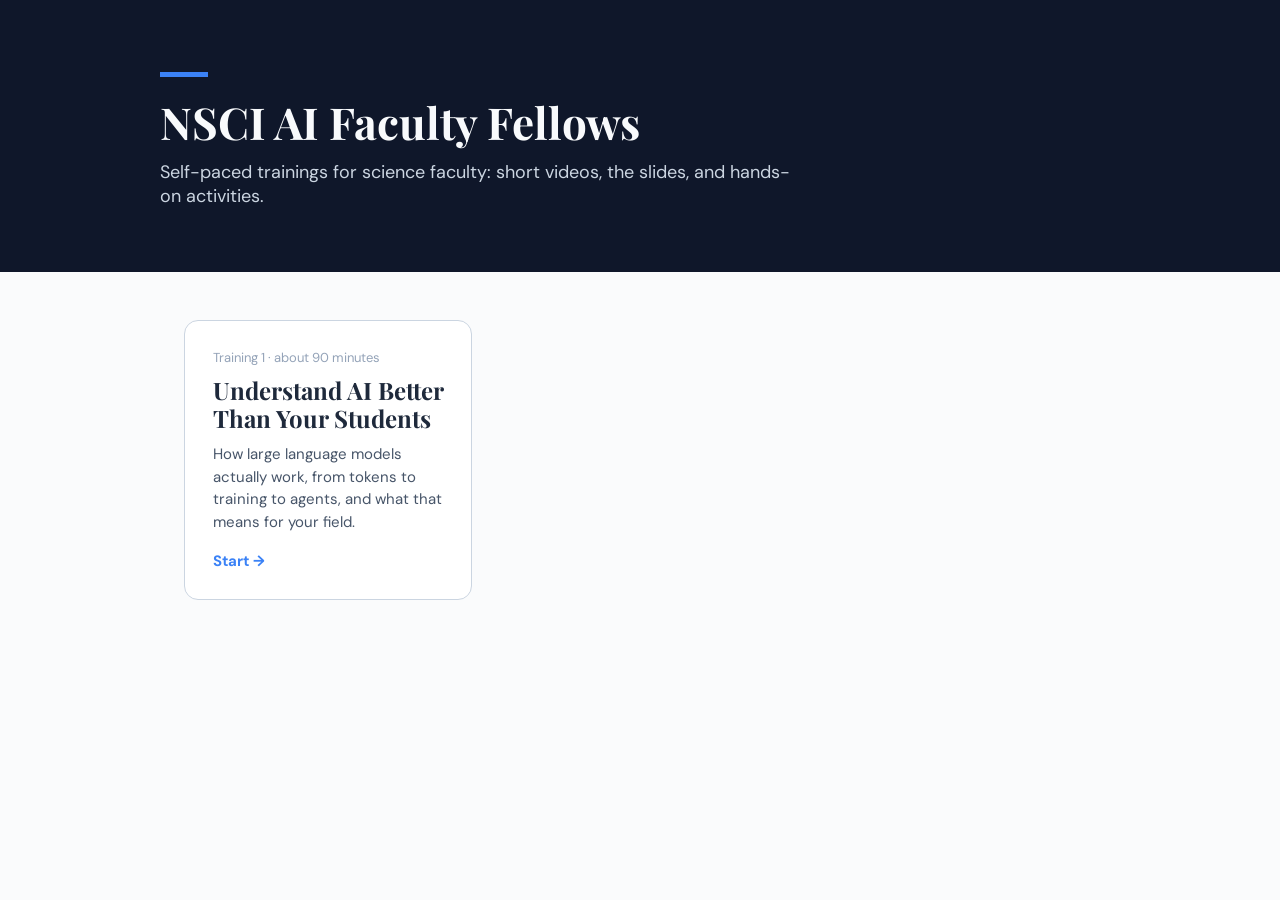
==== index.html @ dcd6112f "Restructure for multiple trainings; add home page and .gitignore - Move shared look and logic into s" ====
<!DOCTYPE html>
<html lang="en">
<head>
<meta charset="utf-8">
<meta name="viewport" content="width=device-width, initial-scale=1">
<title>NSCI AI Faculty Fellows</title>
<link rel="preconnect" href="https://fonts.googleapis.com">
<link href="https://fonts.googleapis.com/css2?family=Playfair+Display:wght@700&family=DM+Sans:wght@400;500;700&display=swap" rel="stylesheet">
<link rel="stylesheet" href="shared/workshop.css">
</head>
<body>
  <header class="hero">
    <div class="inner">
      <div class="bar"></div>
      <h1>NSCI AI Faculty Fellows</h1>
      <p>Self-paced trainings for science faculty: short videos, the slides, and hands-on activities.</p>
    </div>
  </header>

  <main class="home-list">
    <!-- One card per training. To add a training, copy a card and change the link and text.
         Add class="card soon" (and remove href) for one that isn't ready yet. -->
    <a class="card" href="understanding-ai/">
      <span class="meta">Training 1 · about 90 minutes</span>
      <h2>Understand AI Better Than Your Students</h2>
      <p>How large language models actually work, from tokens to training to agents, and what that means for your field.</p>
      <span class="go">Start →</span>
    </a>
  </main>
</body>
</html>
---- shared/workshop.css ----
/* Shared styles for every training page. */
:root {
  --navy: #0F172A; --ink: #1E293B; --body: #475569; --muted: #94A3B8;
  --rule: #CBD5E1; --card: #F1F5F9; --bg: #FAFBFC; --blue: #3B82F6; --blue-soft: #DBEAFE;
  --green: #16A34A; --amber-bg: #FEF3C7; --amber-ink: #78350F; --red: #B91C1C;
}
* { box-sizing: border-box; }
html, body { margin: 0; }
body { min-height: 100vh; font-family: 'DM Sans', Arial, sans-serif; color: var(--body); background: var(--bg); }
a { color: var(--blue); }

/* ---------- training page layout ---------- */
body.training { display: flex; align-items: flex-start; }
aside.sidebar { width: 300px; flex: none; background: var(--navy); color: #CBD5E1; height: 100vh; position: sticky; top: 0; overflow-y: auto; display: flex; flex-direction: column; }
.brand { padding: 28px 24px 20px; border-bottom: 1px solid #1E293B; }
.brand .home { display: inline-block; font-size: 13px; color: var(--muted); text-decoration: none; margin-bottom: 16px; }
.brand .home:hover { color: #93C5FD; }
.brand .bar { width: 40px; height: 4px; background: var(--blue); margin-bottom: 14px; }
.brand h1 { font-family: 'Playfair Display', Georgia, serif; color: #F8FAFC; font-size: 21px; line-height: 1.25; margin: 0 0 6px; }
.brand p { margin: 0; font-size: 13px; color: var(--muted); }
.profile { padding: 16px 24px; border-bottom: 1px solid #1E293B; }
.profile label { display: block; font-size: 12px; text-transform: uppercase; letter-spacing: 1px; color: var(--muted); margin-bottom: 6px; }
.profile select, .profile input { width: 100%; padding: 8px 10px; border-radius: 8px; border: 1px solid #334155; background: #1E293B; color: #F8FAFC; font: inherit; font-size: 14px; margin-bottom: 10px; }
.profile input.missing, .profile select.missing { border-color: #F87171; }
nav { padding: 12px 0 24px; flex: 1; }
.sec-btn { width: 100%; display: flex; gap: 12px; align-items: flex-start; padding: 12px 24px; background: none; border: none; color: #CBD5E1; text-align: left; font: inherit; font-size: 15px; cursor: pointer; }
.sec-btn:hover { background: #1E293B; }
.sec-btn .num { flex: none; width: 26px; height: 26px; border-radius: 50%; border: 1.5px solid #475569; display: grid; place-items: center; font-size: 12px; color: var(--muted); }
.sec-btn.done .num { background: var(--green); border-color: var(--green); color: white; }
.sec-btn .meta { display: block; font-size: 12px; color: #64748B; margin-top: 2px; }
.sec-btn.active { background: #1E293B; color: #F8FAFC; }
.sec-btn.active .num { border-color: var(--blue); color: #F8FAFC; }
.sec-btn.done.active .num { border-color: var(--green); }
.sub { display: none; padding: 2px 0 10px 62px; }
.sub.open { display: block; }
.sub a { display: block; padding: 6px 0; color: var(--muted); text-decoration: none; font-size: 14px; }
.sub a:hover { color: #93C5FD; }

main { flex: 1; min-width: 0; padding: 48px 64px 96px; max-width: 1100px; }
.eyebrow { font-size: 13px; font-weight: 700; letter-spacing: 2px; text-transform: uppercase; color: var(--blue); }
h2.title { font-family: 'Playfair Display', Georgia, serif; color: var(--ink); font-size: 40px; margin: 8px 0 8px; line-height: 1.15; }
.lede { font-size: 18px; margin: 0 0 32px; max-width: 760px; }
h3.block { font-family: 'Playfair Display', Georgia, serif; color: var(--ink); font-size: 26px; margin: 48px 0 16px; padding-bottom: 10px; border-bottom: 2px solid var(--rule); display: flex; justify-content: space-between; align-items: baseline; gap: 12px; scroll-margin-top: 24px; }
h3.block small { font-family: 'DM Sans', Arial, sans-serif; font-size: 14px; color: var(--muted); font-weight: 400; }

.video { aspect-ratio: 16 / 9; background: var(--navy); border-radius: 14px; overflow: hidden; display: grid; place-items: center; color: var(--muted); }
.video iframe { width: 100%; height: 100%; border: 0; display: block; }
.slides-frame { width: 100%; height: 560px; border: 1px solid var(--rule); border-radius: 12px; background: white; display: block; }
.placeholder { border: 2px dashed var(--rule); border-radius: 12px; padding: 32px; text-align: center; color: var(--muted); }
.btn-link { display: inline-block; margin-top: 12px; font-size: 15px; text-decoration: none; font-weight: 500; }

.activity { background: white; border: 1px solid var(--rule); border-radius: 14px; padding: 28px 32px; }
.activity h4 { margin: 0 0 6px; font-size: 20px; color: var(--ink); }
.activity .instr { font-size: 16px; line-height: 1.55; margin: 0 0 8px; }
.prompt { display: block; font-family: 'Roboto Mono', monospace; font-size: 14px; background: var(--card); border-left: 4px solid var(--blue); padding: 10px 14px; border-radius: 6px; margin: 8px 0; color: var(--ink); white-space: pre-wrap; }
.seeds { font-size: 14px; color: var(--body); background: var(--card); border-radius: 10px; padding: 12px 16px; margin: 12px 0 20px; line-height: 1.5; }
.seeds b { color: var(--ink); }
.q { margin: 22px 0 0; }
.q label { display: block; font-weight: 500; color: var(--ink); margin-bottom: 8px; font-size: 16px; line-height: 1.4; }
.q textarea { width: 100%; min-height: 96px; padding: 12px 14px; border: 1px solid var(--rule); border-radius: 10px; font: inherit; font-size: 15px; color: var(--ink); resize: vertical; background: var(--bg); }
.q textarea:focus { outline: 2px solid var(--blue-soft); border-color: var(--blue); }
.part { font-size: 13px; font-weight: 700; letter-spacing: 1.5px; text-transform: uppercase; color: var(--muted); margin: 28px 0 0; }
.submit-row { display: flex; align-items: center; gap: 16px; margin-top: 24px; flex-wrap: wrap; }
.submit { background: var(--navy); color: white; border: none; border-radius: 10px; padding: 12px 22px; font: inherit; font-weight: 700; cursor: pointer; }
.submit:hover { background: #1E293B; }
.submit:disabled { opacity: 0.5; cursor: default; }
.status { font-size: 14px; }
.status.ok { color: var(--green); }
.status.err { color: var(--red); }
.nextbar { display: flex; justify-content: space-between; gap: 12px; margin-top: 40px; }
.nextbar button { background: none; border: 1px solid var(--rule); border-radius: 10px; padding: 10px 18px; font: inherit; color: var(--ink); cursor: pointer; }
.nextbar button:disabled { opacity: 0.35; cursor: default; }
.banner { background: var(--amber-bg); color: var(--amber-ink); font-size: 14px; padding: 10px 14px; border-radius: 10px; margin-bottom: 24px; }

/* ---------- home page ---------- */
.hero { background: var(--navy); color: #CBD5E1; padding: 72px 24px 64px; }
.hero .inner, .home-list { max-width: 960px; margin: 0 auto; }
.hero .bar { width: 48px; height: 5px; background: var(--blue); margin-bottom: 20px; }
.hero h1 { font-family: 'Playfair Display', Georgia, serif; color: #F8FAFC; font-size: 44px; line-height: 1.15; margin: 0 0 12px; }
.hero p { margin: 0; font-size: 18px; max-width: 640px; }
.home-list { padding: 48px 24px 96px; display: grid; grid-template-columns: repeat(auto-fill, minmax(280px, 1fr)); gap: 24px; }
.card { display: flex; flex-direction: column; gap: 10px; background: white; border: 1px solid var(--rule); border-radius: 14px; padding: 28px; text-decoration: none; color: var(--body); transition: border-color 0.15s, box-shadow 0.15s; }
.card:hover { border-color: var(--blue); box-shadow: 0 8px 24px rgba(15, 23, 42, 0.08); }
.card h2 { font-family: 'Playfair Display', Georgia, serif; color: var(--ink); font-size: 24px; margin: 0; line-height: 1.2; }
.card p { margin: 0; font-size: 15px; line-height: 1.5; }
.card .meta { font-size: 13px; color: var(--muted); }
.card .go { margin-top: auto; padding-top: 8px; font-weight: 700; color: var(--blue); font-size: 15px; }
.card.soon { pointer-events: none; opacity: 0.6; }

@media (max-width: 860px) {
  body.training { flex-direction: column; }
  aside.sidebar { width: 100%; height: auto; position: static; }
  main { padding: 28px 18px 80px; }
  h2.title { font-size: 30px; }
  .slides-frame { height: 420px; }
  .hero h1 { font-size: 34px; }
}
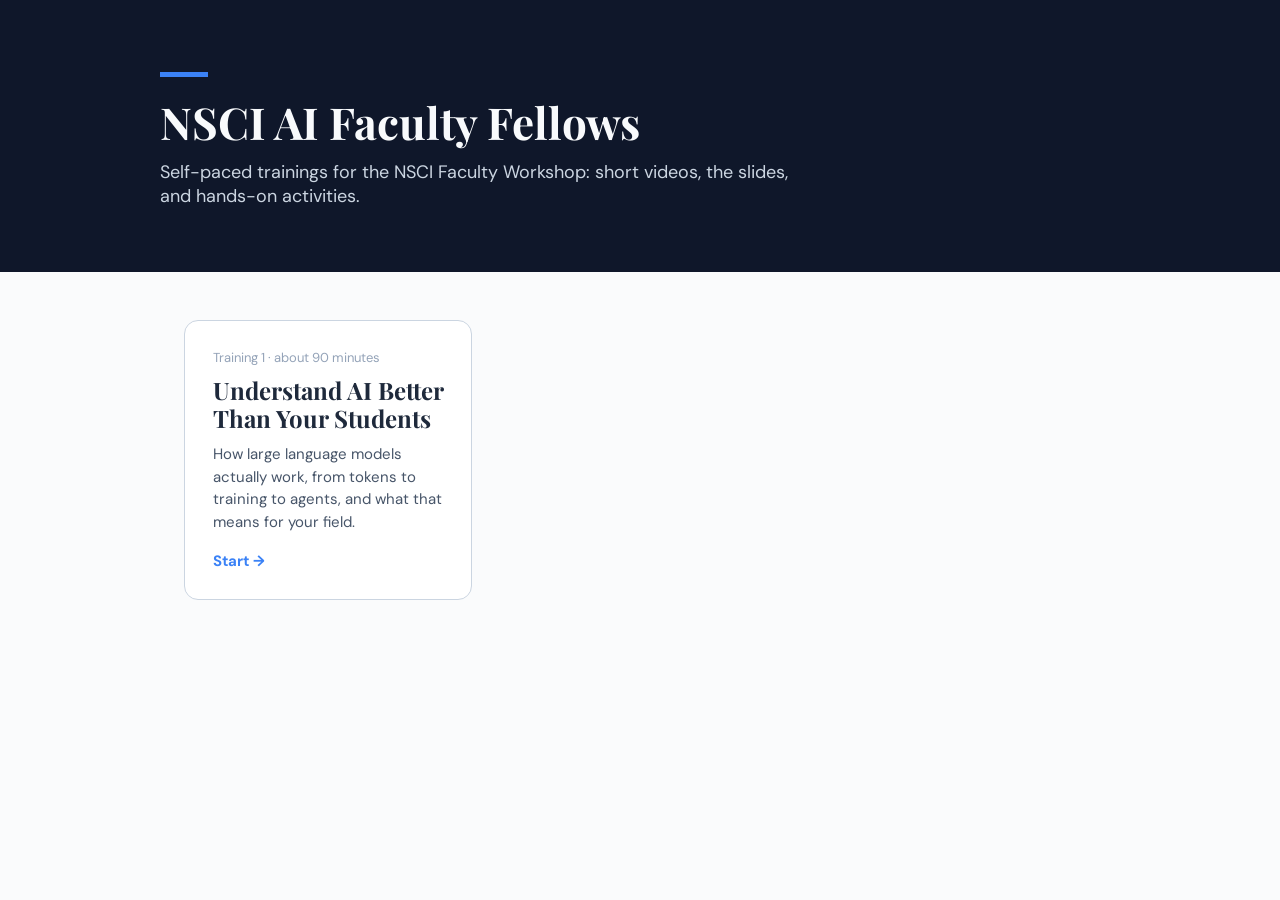
==== commit d7bf6fc2: "Slides, visible responses" ====
--- a/index.html
+++ b/index.html
@@ -13,7 +13,7 @@
     <div class="inner">
       <div class="bar"></div>
       <h1>NSCI AI Faculty Fellows</h1>
-      <p>Self-paced trainings for science faculty: short videos, the slides, and hands-on activities.</p>
+      <p>Self-paced trainings for the NSCI Faculty Workshop: short videos, the slides, and hands-on activities.</p>
     </div>
   </header>
 
--- a/shared/workshop.css
+++ b/shared/workshop.css
@@ -18,6 +18,8 @@
 .brand .bar { width: 40px; height: 4px; background: var(--blue); margin-bottom: 14px; }
 .brand h1 { font-family: 'Playfair Display', Georgia, serif; color: #F8FAFC; font-size: 21px; line-height: 1.25; margin: 0 0 6px; }
 .brand p { margin: 0; font-size: 13px; color: var(--muted); }
+.brand .all-slides { display: inline-block; margin-top: 14px; padding: 7px 12px; font-size: 13px; font-weight: 500; color: #F8FAFC; text-decoration: none; border: 1px solid #334155; border-radius: 6px; }
+.brand .all-slides:hover { border-color: var(--blue); color: #93C5FD; }
 .profile { padding: 16px 24px; border-bottom: 1px solid #1E293B; }
 .profile label { display: block; font-size: 12px; text-transform: uppercase; letter-spacing: 1px; color: var(--muted); margin-bottom: 6px; }
 .profile select, .profile input { width: 100%; padding: 8px 10px; border-radius: 8px; border: 1px solid #334155; background: #1E293B; color: #F8FAFC; font: inherit; font-size: 14px; margin-bottom: 10px; }
@@ -67,6 +69,8 @@
 .status { font-size: 14px; }
 .status.ok { color: var(--green); }
 .status.err { color: var(--red); }
+.others-link { display: inline-block; margin-top: 18px; padding: 0; background: none; border: none; font: inherit; font-size: 15px; font-weight: 500; color: var(--blue); cursor: pointer; }
+.others-link:hover { text-decoration: underline; }
 .nextbar { display: flex; justify-content: space-between; gap: 12px; margin-top: 40px; }
 .nextbar button { background: none; border: 1px solid var(--rule); border-radius: 10px; padding: 10px 18px; font: inherit; color: var(--ink); cursor: pointer; }
 .nextbar button:disabled { opacity: 0.35; cursor: default; }
@@ -87,7 +91,42 @@
 .card .go { margin-top: auto; padding-top: 8px; font-weight: 700; color: var(--blue); font-size: 15px; }
 .card.soon { pointer-events: none; opacity: 0.6; }
 
+/* ---------- right sidebar: other people's answers ---------- */
+/* Collapsed it's a narrow rail; open it's a panel beside the page (over it on narrower screens). */
+aside.others { flex: none; margin-left: auto; position: sticky; top: 0; height: 100vh; display: flex; background: white; border-left: 1px solid var(--rule); }
+.others-rail { width: 48px; flex: none; display: flex; flex-direction: column; align-items: center; gap: 10px; padding: 24px 0; background: none; border: none; font: inherit; color: var(--ink); cursor: pointer; }
+.others-rail:hover { background: var(--card); }
+.others-rail-label { writing-mode: vertical-rl; transform: rotate(180deg); font-size: 14px; font-weight: 500; letter-spacing: 0.5px; }
+.others-count { min-width: 26px; padding: 3px 6px; border-radius: 13px; background: var(--blue-soft); color: var(--ink); font-size: 12px; font-weight: 700; text-align: center; }
+.others-count:empty { display: none; }
+.others-body { display: none; width: 360px; flex-direction: column; border-left: 1px solid var(--rule); }
+aside.others.open .others-body { display: flex; }
+aside.others.open .others-rail { display: none; }
+.others-head { display: flex; justify-content: space-between; gap: 12px; padding: 28px 24px 16px; border-bottom: 1px solid var(--rule); }
+.others-eyebrow { font-size: 12px; font-weight: 700; letter-spacing: 1.5px; text-transform: uppercase; color: var(--blue); }
+.others-head h3 { font-family: 'Playfair Display', Georgia, serif; color: var(--ink); font-size: 22px; margin: 6px 0 4px; }
+.others-head p { margin: 0; font-size: 13px; color: var(--muted); }
+.others-close { flex: none; width: 32px; height: 32px; border: 1px solid var(--rule); border-radius: 8px; background: none; font-size: 20px; line-height: 1; color: var(--body); cursor: pointer; }
+.others-close:hover { border-color: var(--blue); color: var(--blue); }
+.others-list { flex: 1; overflow-y: auto; padding: 4px 24px 32px; }
+.others-note { font-size: 14px; color: var(--muted); margin: 16px 0 0; }
+.others-q { margin-top: 22px; }
+.others-q h4 { margin: 0 0 8px; font-size: 15px; font-weight: 500; color: var(--ink); line-height: 1.4; }
+.others-q blockquote { margin: 8px 0 0; padding: 10px 14px; background: var(--card); border-radius: 8px; font-size: 14px; line-height: 1.5; white-space: pre-wrap; overflow-wrap: anywhere; }
+
+@media (max-width: 1280px) {
+  aside.others.open { position: fixed; right: 0; top: 0; z-index: 10; box-shadow: -12px 0 32px rgba(15, 23, 42, 0.15); }
+}
+
 @media (max-width: 860px) {
+  aside.others { position: fixed; right: 0; top: 0; z-index: 10; height: 100vh; background: none; border: none; pointer-events: none; }
+  aside.others > * { pointer-events: auto; }
+  .others-rail { position: fixed; right: 16px; bottom: 16px; width: auto; height: auto; flex-direction: row; padding: 10px 16px; border-radius: 24px; background: var(--navy); color: white; box-shadow: 0 6px 20px rgba(15, 23, 42, 0.3); }
+  .others-rail:hover { background: var(--ink); }
+  .others-rail-label { writing-mode: horizontal-tb; transform: none; }
+  aside.others.open { left: 0; background: white; }
+  .others-body { width: 100%; border-left: none; }
+
   body.training { flex-direction: column; }
   aside.sidebar { width: 100%; height: auto; position: static; }
   main { padding: 28px 18px 80px; }
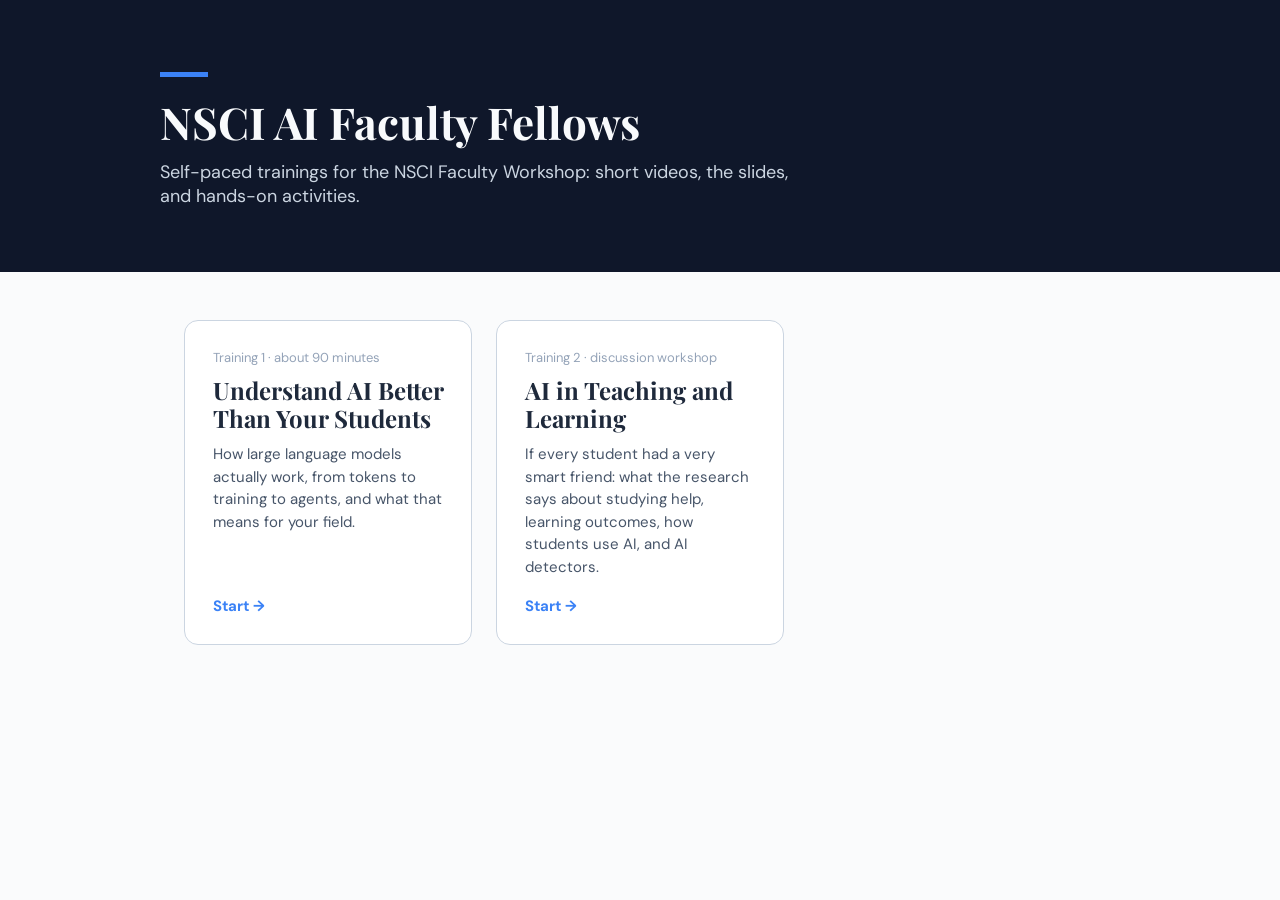
==== commit a61bfcde: "Add "AI in Teaching and Learning" training page (slides only) - New ai-teaching-learning/ page with " ====
--- a/index.html
+++ b/index.html
@@ -6,7 +6,7 @@
 <title>NSCI AI Faculty Fellows</title>
 <link rel="preconnect" href="https://fonts.googleapis.com">
 <link href="https://fonts.googleapis.com/css2?family=Playfair+Display:wght@700&family=DM+Sans:wght@400;500;700&display=swap" rel="stylesheet">
-<link rel="stylesheet" href="shared/workshop.css">
+<link rel="stylesheet" href="shared/workshop.css?v=3">
 </head>
 <body>
   <header class="hero">
@@ -26,6 +26,12 @@
       <p>How large language models actually work, from tokens to training to agents, and what that means for your field.</p>
       <span class="go">Start →</span>
     </a>
+    <a class="card" href="ai-teaching-learning/">
+      <span class="meta">Training 2 · discussion workshop</span>
+      <h2>AI in Teaching and Learning</h2>
+      <p>If every student had a very smart friend: what the research says about studying help, learning outcomes, how students use AI, and AI detectors.</p>
+      <span class="go">Start →</span>
+    </a>
   </main>
 </body>
 </html>
--- a/shared/workshop.css
+++ b/shared/workshop.css
@@ -99,7 +99,12 @@
 .others-rail-label { writing-mode: vertical-rl; transform: rotate(180deg); font-size: 14px; font-weight: 500; letter-spacing: 0.5px; }
 .others-count { min-width: 26px; padding: 3px 6px; border-radius: 13px; background: var(--blue-soft); color: var(--ink); font-size: 12px; font-weight: 700; text-align: center; }
 .others-count:empty { display: none; }
-.others-body { display: none; width: 360px; flex-direction: column; border-left: 1px solid var(--rule); }
+.others-body { display: none; position: relative; width: var(--others-w, 360px); flex-direction: column; border-left: 1px solid var(--rule); }
+/* the drag handle: a strip along the panel's left edge */
+.others-resize { position: absolute; left: -4px; top: 0; bottom: 0; width: 8px; cursor: col-resize; z-index: 1; touch-action: none; }
+.others-resize:hover, body.resizing .others-resize { background: var(--blue-soft); }
+body.resizing { cursor: col-resize; user-select: none; }
+body.resizing iframe { pointer-events: none; } /* videos and PDFs would otherwise swallow the drag */
 aside.others.open .others-body { display: flex; }
 aside.others.open .others-rail { display: none; }
 .others-head { display: flex; justify-content: space-between; gap: 12px; padding: 28px 24px 16px; border-bottom: 1px solid var(--rule); }
@@ -110,7 +115,18 @@
 .others-close:hover { border-color: var(--blue); color: var(--blue); }
 .others-list { flex: 1; overflow-y: auto; padding: 4px 24px 32px; }
 .others-note { font-size: 14px; color: var(--muted); margin: 16px 0 0; }
-.others-q { margin-top: 22px; }
+.others-dept { border-bottom: 1px solid var(--rule); }
+.others-dept > summary { display: flex; align-items: center; gap: 10px; padding: 14px 0; font-weight: 700; color: var(--ink); cursor: pointer; list-style: none; }
+.others-person > summary { display: flex; align-items: center; gap: 10px; padding: 8px 0; font-weight: 500; color: var(--ink); cursor: pointer; list-style: none; }
+.others-dept > summary::-webkit-details-marker, .others-person > summary::-webkit-details-marker { display: none; }
+.others-dept > summary::before, .others-person > summary::before { content: "▸"; display: inline-block; color: var(--muted); font-size: 12px; transition: transform 0.15s; }
+.others-dept[open] > summary::before, .others-person[open] > summary::before { transform: rotate(90deg); }
+.others-dept > summary:hover, .others-person > summary:hover { color: var(--blue); }
+.others-n { min-width: 22px; padding: 1px 7px; border-radius: 11px; background: var(--card); color: var(--body); font-size: 12px; font-weight: 700; text-align: center; }
+.others-dept > .others-person { margin-left: 18px; }
+.others-person[open] { padding-bottom: 12px; }
+.others-person .others-q, .others-person .part { margin-left: 22px; }
+.others-q { margin-top: 14px; }
 .others-q h4 { margin: 0 0 8px; font-size: 15px; font-weight: 500; color: var(--ink); line-height: 1.4; }
 .others-q blockquote { margin: 8px 0 0; padding: 10px 14px; background: var(--card); border-radius: 8px; font-size: 14px; line-height: 1.5; white-space: pre-wrap; overflow-wrap: anywhere; }
 
@@ -126,6 +142,7 @@
   .others-rail-label { writing-mode: horizontal-tb; transform: none; }
   aside.others.open { left: 0; background: white; }
   .others-body { width: 100%; border-left: none; }
+  .others-resize { display: none; }
 
   body.training { flex-direction: column; }
   aside.sidebar { width: 100%; height: auto; position: static; }
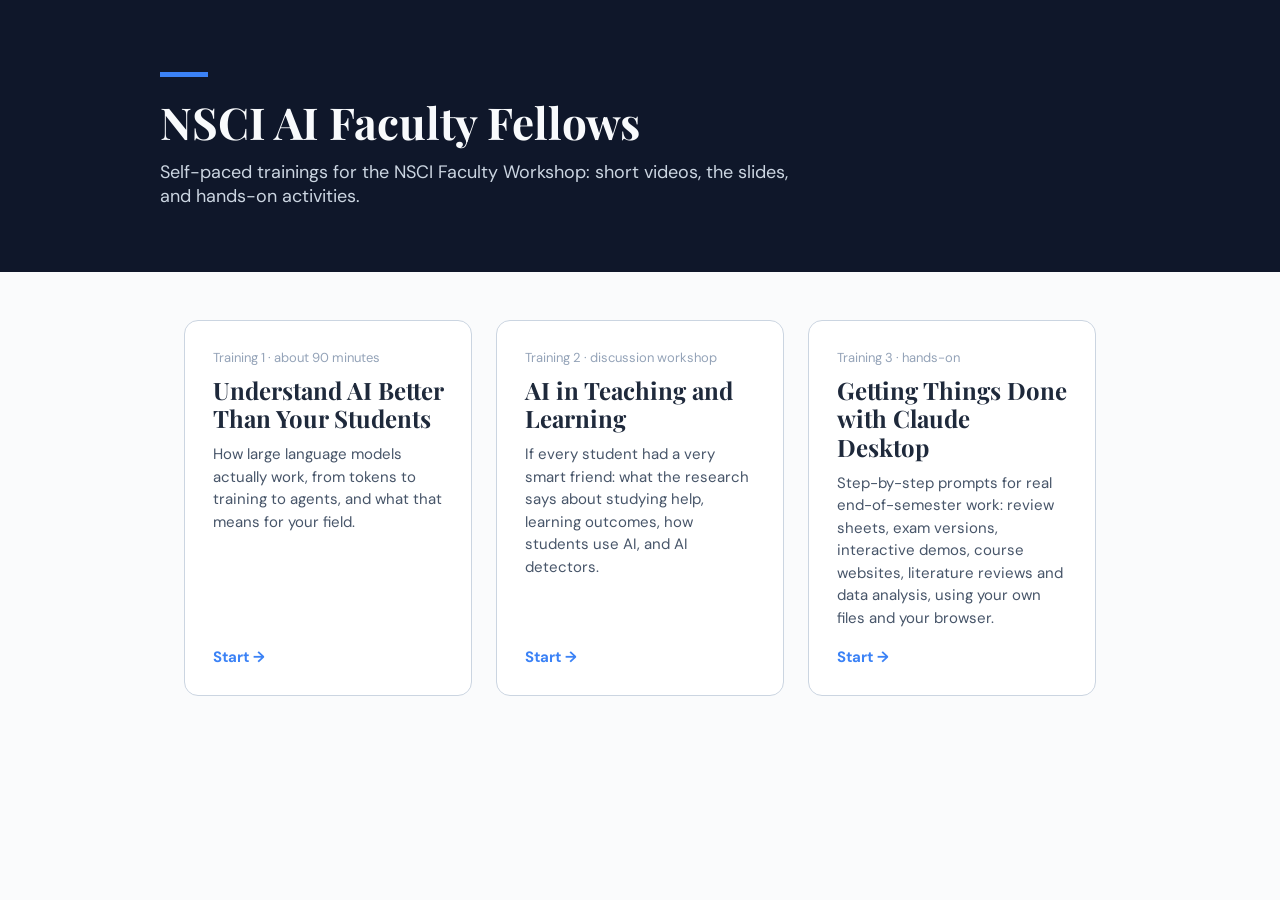
==== commit 23fdb05c: "Add "Getting Things Done with Claude Desktop" training A task guide with a Getting Started section (" ====
--- a/index.html
+++ b/index.html
@@ -32,6 +32,12 @@
       <p>If every student had a very smart friend: what the research says about studying help, learning outcomes, how students use AI, and AI detectors.</p>
       <span class="go">Start →</span>
     </a>
+    <a class="card" href="claude-desktop-tasks/">
+      <span class="meta">Training 3 · hands-on</span>
+      <h2>Getting Things Done with Claude Desktop</h2>
+      <p>Step-by-step prompts for real end-of-semester work: review sheets, exam versions, interactive demos, course websites, literature reviews and data analysis, using your own files and your browser.</p>
+      <span class="go">Start →</span>
+    </a>
   </main>
 </body>
 </html>
